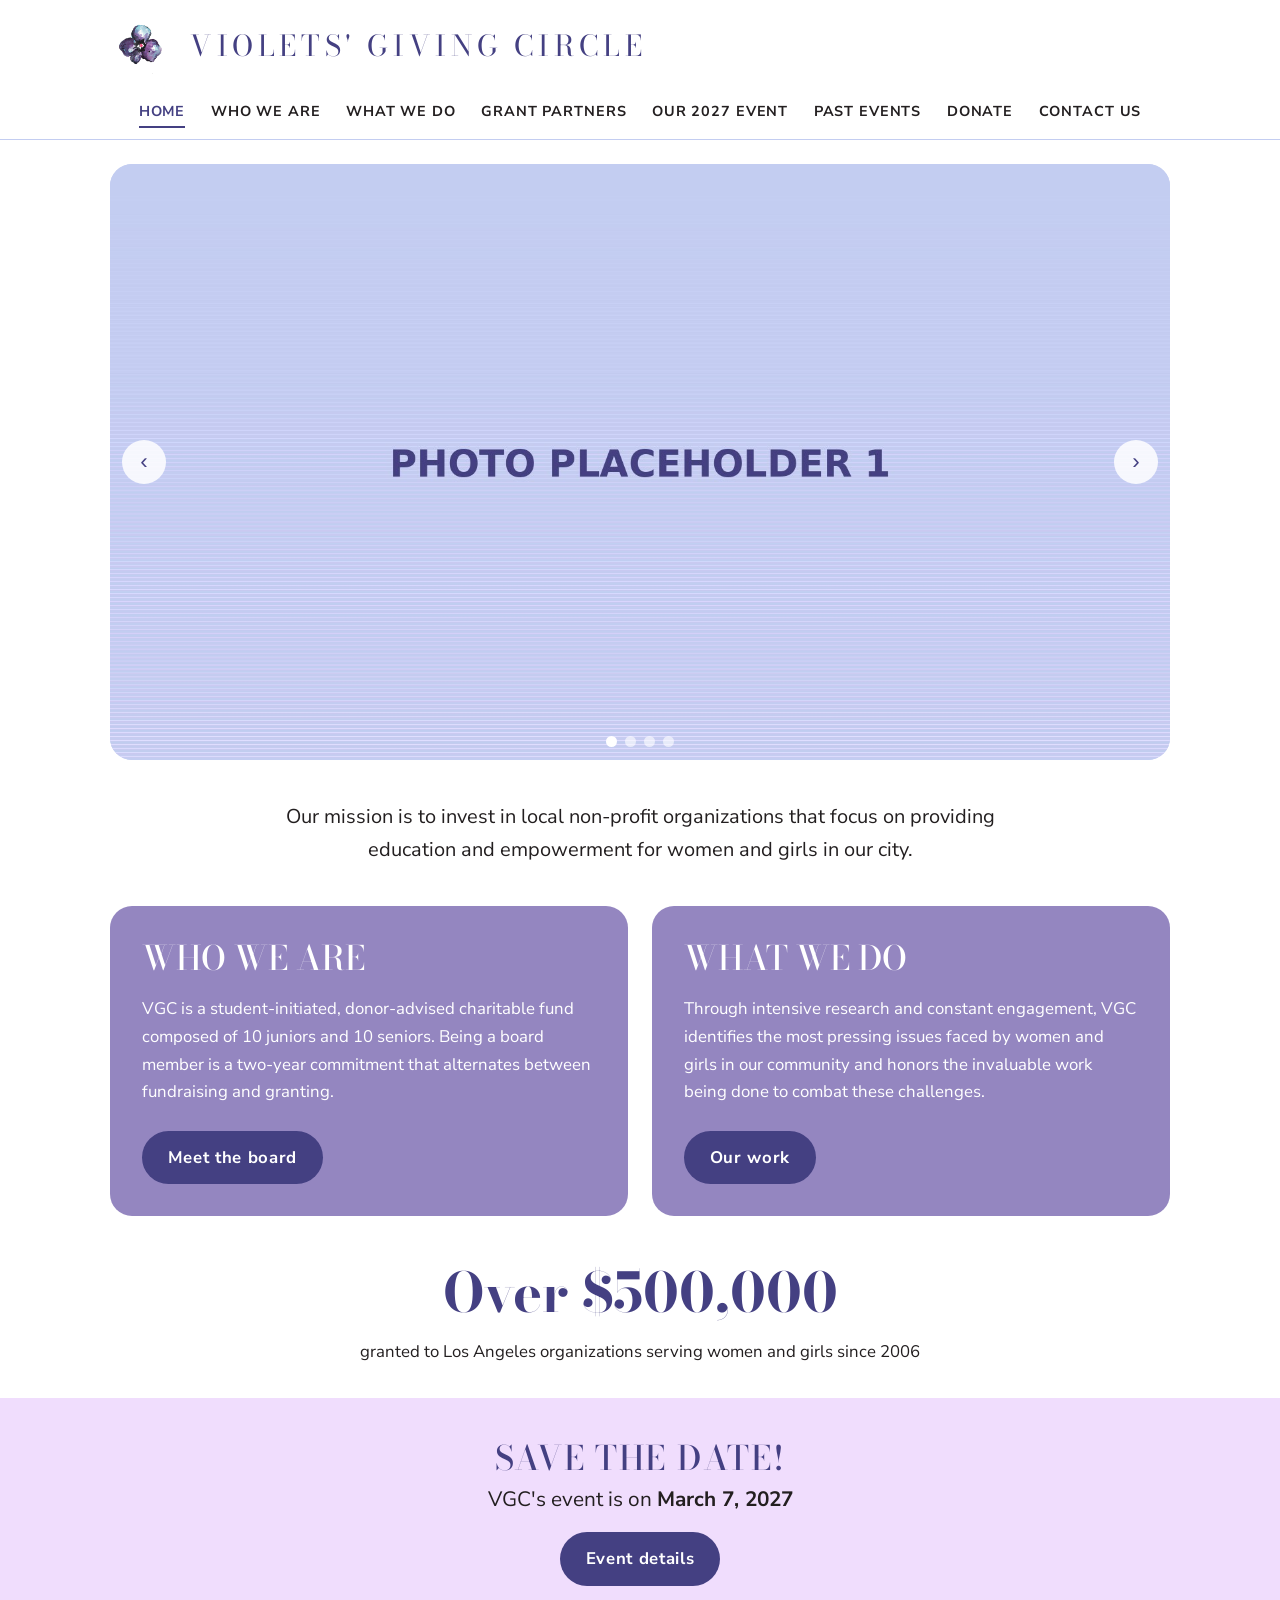
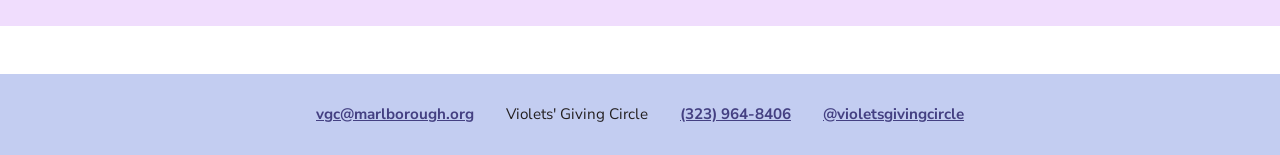
==== index.html @ b8765235 "Add files via upload" ====
<!DOCTYPE html>
<html lang="en">
<head>
  <meta charset="utf-8">
  <!-- DRAFT: remove the next line when the site goes live so Google can find it -->
  <meta name="robots" content="noindex, nofollow">
  <meta name="viewport" content="width=device-width, initial-scale=1">
  <title>Violets' Giving Circle</title>
  <meta name="description" content="Violets' Giving Circle is a student-initiated, donor-advised charitable fund investing in education and empowerment for women and girls in Los Angeles.">
  <link rel="icon" href="images/logo-flower.png">
  <link rel="preconnect" href="https://fonts.googleapis.com">
  <link rel="preconnect" href="https://fonts.gstatic.com" crossorigin>
  <link href="https://fonts.googleapis.com/css2?family=Bodoni+Moda:wght@400;500;600&family=Nunito+Sans:wght@400;700&display=swap" rel="stylesheet">
  <link rel="stylesheet" href="css/styles.css">
</head>
<body>
  <a class="skip-link" href="#main">Skip to content</a>

  <!-- ===== HEADER (same on every page - if you change it, change it in all 8 files) ===== -->
  <header class="site-header">
    <div class="container header-top">
      <a class="brand" href="index.html">
        <img class="brand-logo" src="images/logo-flower.png" alt="Violets' Giving Circle flower logo">
        <span class="brand-name">Violets' Giving Circle</span>
      </a>
      <button class="nav-toggle" aria-expanded="false" aria-controls="site-nav">Menu</button>
    </div>
    <nav id="site-nav" class="site-nav" aria-label="Main">
      <ul>
        <li><a href="index.html" aria-current="page">Home</a></li>
        <li><a href="who-we-are.html">Who We Are</a></li>
        <li><a href="what-we-do.html">What We Do</a></li>
        <li><a href="grant-partners.html">Grant Partners</a></li>
        <li><a href="our-event.html">Our 2027 Event</a></li>
        <li><a href="past-events.html">Past Events</a></li>
        <li><a href="donate.html">Donate</a></li>
        <li><a href="contact.html">Contact Us</a></li>
      </ul>
    </nav>
  </header>

  <main id="main">

    <!-- ===== PHOTO CAROUSEL =====
         To swap photos: replace images/slide-1.jpg ... slide-4.jpg with real photos
         (keep the same file names). To add a 5th photo, copy one <div class="carousel-slide"> block. -->
    <section class="container" aria-label="Photos">
      <div class="carousel">
        <div class="carousel-track">
          <div class="carousel-slide"><img src="images/slide-1.jpg" alt="Violets' Giving Circle students visiting a grant partner"></div>
          <div class="carousel-slide"><img src="images/slide-2.jpg" alt="Violets' Giving Circle students at an event"></div>
          <div class="carousel-slide"><img src="images/slide-3.jpg" alt="Violets' Giving Circle board members"></div>
          <div class="carousel-slide"><img src="images/slide-4.jpg" alt="Violets' Giving Circle community partners"></div>
        </div>
        <button class="carousel-btn prev" type="button" aria-label="Previous photo">&#8249;</button>
        <button class="carousel-btn next" type="button" aria-label="Next photo">&#8250;</button>
        <div class="carousel-dots"></div>
      </div>
    </section>

    <section class="section">
      <div class="container">
        <p class="lead">Our mission is to invest in local non-profit organizations that focus on providing education and empowerment for women and girls in our city.</p>
      </div>
    </section>

    <section class="container">
      <div class="card-row">
        <div class="panel">
          <h2>Who We Are</h2>
          <p>VGC is a student-initiated, donor-advised charitable fund composed of 10 juniors and 10 seniors. Being a board member is a two-year commitment that alternates between fundraising and granting.</p>
          <a class="btn" href="who-we-are.html">Meet the board</a>
        </div>
        <div class="panel">
          <h2>What We Do</h2>
          <p>Through intensive research and constant engagement, VGC identifies the most pressing issues faced by women and girls in our community and honors the invaluable work being done to combat these challenges.</p>
          <a class="btn" href="what-we-do.html">Our work</a>
        </div>
      </div>
    </section>

    <section class="stat">
      <div class="container">
        <strong>Over $500,000</strong>
        <span>granted to Los Angeles organizations serving women and girls since 2006</span>
        <!-- UPDATE THIS FIGURE after each granting cycle. The same total appears on what-we-do.html (step 6, Grant Funds). -->
      </div>
    </section>

    <section class="save-the-date">
      <div class="container">
        <h2>Save the Date!</h2>
        <p>VGC's event is on <strong>March 7, 2027</strong></p>
        <a class="btn" href="our-event.html">Event details</a>
      </div>
    </section>

  </main>

  <!-- ===== FOOTER (same on every page) ===== -->
  <footer class="site-footer">
    <div class="container footer-inner">
      <span><a href="mailto:vgc@marlborough.org">vgc@marlborough.org</a></span>
      <span>Violets' Giving Circle</span>
      <span><a href="tel:+13239648406">(323) 964-8406</a></span>
      <span><a href="https://www.instagram.com/violetsgivingcircle/">@violetsgivingcircle</a></span>
    </div>
  </footer>

  <script src="js/main.js"></script>
</body>
</html>
---- css/styles.css ----
/* ==========================================================
   Violets' Giving Circle - site styles
   ----------------------------------------------------------
   TO CHANGE COLORS: edit the values in the :root block below.
   Every page uses these, so one change updates the whole site.
   ========================================================== */

:root {
  --periwinkle: #C3CDF1;   /* header bands, soft backgrounds */
  --lavender:   #F0DDFD;   /* page background accents */
  --purple:     #9486C0;   /* panels, buttons */
  --indigo:     #444082;   /* headings, links, strong accents */
  --ink:        #231F20;   /* body text */
  --white:      #FFFFFF;
  --magenta:    #D6336C;   /* small accent only (flower center) */
  --aqua:       #D3EEF0;   /* photo borders */

  --font-heading: "Bodoni Moda", "Didot", Georgia, serif;
  --font-body: "Nunito Sans", "Helvetica Neue", Arial, sans-serif;

  --radius: 22px;
  --max-width: 1100px;
}

* { box-sizing: border-box; }

html { scroll-behavior: smooth; }

body {
  margin: 0;
  font-family: var(--font-body);
  font-size: 1.05rem;
  line-height: 1.65;
  color: var(--ink);
  background: var(--white);
}

img { max-width: 100%; display: block; }

a { color: var(--indigo); }
a:hover { color: var(--magenta); }

.container {
  width: 100%;
  max-width: var(--max-width);
  margin: 0 auto;
  padding: 0 1.25rem;
}

h1, h2, h3 {
  font-family: var(--font-heading);
  color: var(--indigo);
  line-height: 1.2;
  font-weight: 500;
}

h1 { font-size: clamp(2rem, 5vw, 3.2rem); margin: 0 0 1rem; }
h2 { font-size: clamp(1.5rem, 3.5vw, 2.1rem); margin: 0 0 0.75rem; }
h3 { font-size: 1.3rem; margin: 0 0 0.5rem; }

.skip-link {
  position: absolute;
  left: -999px;
  top: 0;
  background: var(--indigo);
  color: var(--white);
  padding: 0.5rem 1rem;
  z-index: 100;
}
.skip-link:focus { left: 0; }

/* ---------- Header & navigation ---------- */

.site-header { background: var(--white); border-bottom: 1px solid var(--periwinkle); }

.header-top {
  display: flex;
  align-items: center;
  justify-content: space-between;
  padding-top: 0.9rem;
  padding-bottom: 0.9rem;
}

.brand {
  display: flex;
  align-items: center;
  gap: 1rem;
  text-decoration: none;
}

.brand-logo { width: 64px; height: 64px; object-fit: contain; }

.brand-name {
  font-family: var(--font-heading);
  color: var(--indigo);
  text-transform: uppercase;
  letter-spacing: 0.16em;
  font-size: clamp(1.05rem, 3vw, 1.8rem);
}

.nav-toggle {
  display: none;
  background: var(--indigo);
  color: var(--white);
  border: 0;
  border-radius: 8px;
  padding: 0.55rem 1rem;
  font: inherit;
  font-weight: 700;
  cursor: pointer;
}

.site-nav ul {
  list-style: none;
  margin: 0;
  padding: 0.25rem 1rem 0.9rem;
  display: flex;
  flex-wrap: wrap;
  justify-content: center;
  gap: 0.25rem 1.6rem;
}

.site-nav a {
  text-decoration: none;
  text-transform: uppercase;
  letter-spacing: 0.06em;
  font-weight: 700;
  font-size: 0.9rem;
  color: var(--ink);
  padding: 0.3rem 0;
  border-bottom: 2px solid transparent;
}

.site-nav a:hover { color: var(--indigo); border-bottom-color: var(--purple); }
.site-nav a[aria-current="page"] { color: var(--indigo); border-bottom-color: var(--indigo); }

@media (max-width: 760px) {
  .nav-toggle { display: block; }
  .site-nav { display: none; }
  .site-nav.open { display: block; }
  .site-nav ul { flex-direction: column; align-items: center; gap: 0.6rem; padding-top: 0.5rem; }
}

/* ---------- Carousel (home page) ---------- */

.carousel {
  position: relative;
  max-width: var(--max-width);
  margin: 1.5rem auto 0;
  border-radius: var(--radius);
  overflow: hidden;
  background: var(--periwinkle);
}

.carousel-track { position: relative; aspect-ratio: 16 / 9; }

.carousel-slide {
  position: absolute;
  inset: 0;
  opacity: 0;
  transition: opacity 0.8s ease;
}
.carousel-slide.active { opacity: 1; }
.carousel-slide img { width: 100%; height: 100%; object-fit: cover; }

.carousel-btn {
  position: absolute;
  top: 50%;
  transform: translateY(-50%);
  background: rgba(255, 255, 255, 0.85);
  color: var(--indigo);
  border: 0;
  border-radius: 50%;
  width: 44px;
  height: 44px;
  font-size: 1.4rem;
  cursor: pointer;
}
.carousel-btn:hover { background: var(--white); }
.carousel-btn.prev { left: 0.75rem; }
.carousel-btn.next { right: 0.75rem; }

.carousel-dots {
  position: absolute;
  bottom: 0.8rem;
  left: 0;
  right: 0;
  display: flex;
  justify-content: center;
  gap: 0.5rem;
}
.carousel-dots button {
  width: 11px;
  height: 11px;
  border-radius: 50%;
  border: 0;
  background: rgba(255, 255, 255, 0.6);
  cursor: pointer;
  padding: 0;
}
.carousel-dots button.active { background: var(--white); }

/* ---------- Page sections ---------- */

main { padding-bottom: 3rem; }

.section { padding: 2.5rem 0; }

.page-banner {
  background: var(--periwinkle);
  text-align: center;
  padding: 2.5rem 1rem;
}
.page-banner h1 { margin: 0; }

.lead {
  font-size: 1.25rem;
  text-align: center;
  max-width: 760px;
  margin: 0 auto;
}

.card-row {
  display: grid;
  grid-template-columns: repeat(auto-fit, minmax(280px, 1fr));
  gap: 1.5rem;
}

.panel {
  background: var(--purple);
  color: var(--white);
  border-radius: var(--radius);
  padding: 2rem;
}
.panel h2, .panel h3 { color: var(--white); text-transform: uppercase; }
.panel a { color: var(--white); }
.panel .btn { margin-top: 0.5rem; }

.card {
  background: var(--lavender);
  border-radius: var(--radius);
  padding: 1.75rem;
}

.save-the-date {
  background: var(--lavender);
  text-align: center;
  padding: 2.5rem 1rem;
}
.save-the-date h2 { text-transform: uppercase; letter-spacing: 0.05em; margin-bottom: 0.25rem; }
.save-the-date p { font-size: 1.3rem; margin: 0 0 1rem; }

.stat { text-align: center; padding: 2rem 1rem; }
.stat strong {
  display: block;
  font-family: var(--font-heading);
  font-size: clamp(2rem, 6vw, 3.4rem);
  color: var(--indigo);
}

.btn {
  display: inline-block;
  background: var(--indigo);
  color: var(--white);
  text-decoration: none;
  font-weight: 700;
  letter-spacing: 0.04em;
  padding: 0.8rem 1.6rem;
  border-radius: 999px;
}
.btn:hover { background: var(--magenta); color: var(--white); }

.two-col {
  display: grid;
  grid-template-columns: 1fr 1fr;
  gap: 2rem;
  align-items: start;
}
@media (max-width: 760px) { .two-col { grid-template-columns: 1fr; } }

.photo-frame {
  border: 8px solid var(--aqua);
  border-radius: var(--radius);
  overflow: hidden;
  background: var(--aqua);
}

.caption {
  background: var(--periwinkle);
  border-radius: 14px;
  padding: 0.9rem 1.1rem;
  font-size: 0.9rem;
  margin-top: 1rem;
  text-align: center;
}

.text-narrow { max-width: 760px; margin: 0 auto; }

/* Visible reminder boxes for content that still needs to be filled in.
   Delete the whole <div class="placeholder-note"> once the real content is in. */
.placeholder-note {
  border: 2px dashed var(--magenta);
  background: #fff5f9;
  color: var(--ink);
  border-radius: 14px;
  padding: 1rem 1.25rem;
  margin: 1rem 0;
  font-size: 0.95rem;
}
.placeholder-note strong { color: var(--magenta); }

/* ---------- Co-chairs (Who We Are page) ---------- */

.chair-feature {
  display: grid;
  grid-template-columns: 180px 1fr;
  gap: 1.25rem;
  align-items: start;
}
.chair-feature img {
  width: 180px;
  aspect-ratio: 3 / 4;
  object-fit: cover;
  border-radius: 14px;
}
.chair-name {
  font-family: var(--font-heading);
  color: var(--indigo);
  font-weight: 600;
  margin: 0 0 0.5rem;
}
blockquote.quote { margin: 0; font-style: italic; }
@media (max-width: 520px) {
  .chair-feature { grid-template-columns: 1fr; }
  .chair-feature img { width: 150px; }
}

/* Collapsible "Past Co-Chairs" section (uses the built-in HTML <details> tag, no JavaScript) */
details.past-chairs,
details.collapse-box {
  background: var(--lavender);
  border-radius: var(--radius);
  padding: 0.5rem 1.25rem 1.25rem;
}
details.past-chairs > summary,
details.collapse-box > summary {
  font-family: var(--font-heading);
  font-size: 1.5rem;
  color: var(--indigo);
  text-transform: uppercase;
  cursor: pointer;
  padding: 0.9rem 0;
}
.chair-year {
  background: var(--white);
  border-radius: 14px;
  padding: 1rem 1.25rem 1.25rem;
  margin-bottom: 1rem;
}
.chair-year h3 { margin: 0 0 0.75rem; font-size: 1.15rem; text-transform: uppercase; letter-spacing: 0.05em; }
.chair-pair {
  display: grid;
  grid-template-columns: 1fr 1fr;
  gap: 1.5rem;
  align-items: start;
}
@media (max-width: 760px) { .chair-pair { grid-template-columns: 1fr; } }
.chair-person {
  display: grid;
  grid-template-columns: 96px 1fr;
  gap: 1rem;
  align-items: start;
}
.chair-person img {
  width: 96px;
  aspect-ratio: 3 / 4;
  object-fit: cover;
  border-radius: 12px;
  background: var(--periwinkle);
}
.chair-person blockquote { font-size: 0.95rem; }
.chair-person .chair-name { margin-bottom: 0.35rem; }
.quote-pending { color: #777; }

.video-wrap {
  position: relative;
  aspect-ratio: 16 / 9;
  border-radius: var(--radius);
  overflow: hidden;
  background: var(--ink);
  margin-top: 1rem;
}
.video-wrap iframe { position: absolute; inset: 0; width: 100%; height: 100%; border: 0; }

/* ---------- Contact form ---------- */

.insta-card {
  display: inline-flex;
  align-items: center;
  gap: 1.25rem;
  background: var(--white);
  border: 1px solid var(--periwinkle);
  border-radius: var(--radius);
  padding: 1.25rem 1.75rem;
  margin: 0.5rem 0 1.5rem;
  text-align: left;
}
.insta-card img { width: 72px; height: 72px; object-fit: contain; }
.insta-handle { font-family: var(--font-heading); color: var(--indigo); font-size: 1.4rem; margin: 0 0 0.6rem; }
@media (max-width: 480px) { .insta-card { flex-direction: column; text-align: center; } }

.insta-feed { max-width: var(--max-width); margin: 0 auto; }

/* ---------- Donate hero ---------- */

.donate-hero {
  position: relative;
  min-height: 70vh;
  display: flex;
  align-items: center;
  justify-content: center;
  text-align: center;
  padding: 3rem 1.25rem;
  background:
    linear-gradient(rgba(35, 31, 32, 0.35), rgba(35, 31, 32, 0.35)),
    var(--indigo) url("../images/donate-hero.jpg") center / cover no-repeat;
}
.donate-hero h1 {
  color: var(--white);
  font-size: clamp(2rem, 6vw, 3.6rem);
  margin: 0 0 1.5rem;
  text-shadow: 0 2px 12px rgba(0, 0, 0, 0.45);
}
.btn-light { background: var(--white); color: var(--ink); font-size: 1.1rem; padding: 0.9rem 2.4rem; }
.btn-light:hover { background: var(--lavender); color: var(--indigo); }

/* ---------- Past Events ---------- */

.event {
  max-width: 940px;
  margin: 0 auto;
  padding: 2.25rem 0;
  text-align: center;
  border-bottom: 1px solid var(--periwinkle);
}
.event h2 { margin: 1.5rem 0 0.75rem; }
.event-text h2 { margin-top: 0; font-size: 1.5rem; }
.event .judges { font-size: 0.95rem; }
.event-photos {
  display: grid;
  grid-template-columns: repeat(auto-fit, minmax(150px, 1fr));
  gap: 0.75rem;
}
.event-photos img {
  width: 100%;
  aspect-ratio: 1 / 1;
  object-fit: cover;
  border-radius: 12px;
  background: var(--periwinkle);
}
details.collapse-box .event:last-child { border-bottom: 0; }

/* ---------- Grant Partners grid ---------- */

.partner-grid {
  display: grid;
  grid-template-columns: repeat(auto-fill, minmax(240px, 1fr));
  gap: 1.5rem;
}

.partner-card {
  display: flex;
  flex-direction: column;
  background: var(--white);
  border: 1px solid var(--periwinkle);
  border-radius: var(--radius);
  overflow: hidden;
  text-decoration: none;
  color: var(--ink);
  transition: transform 0.15s ease, box-shadow 0.15s ease;
}
a.partner-card:hover {
  transform: translateY(-3px);
  box-shadow: 0 8px 20px rgba(68, 64, 130, 0.18);
  color: var(--ink);
}

/* Every photo tile is the same size. If a photo file is missing, the flower tile shows instead. */
.partner-photo {
  position: relative;
  aspect-ratio: 4 / 3;
  background: var(--periwinkle) url("../images/logo-flower.png") center / 34% no-repeat;
}
.partner-photo img {
  position: absolute;
  inset: 0;
  width: 100%;
  height: 100%;
  object-fit: cover;
}

.partner-info {
  padding: 1rem 1.1rem 1.2rem;
  text-align: center;
  display: flex;
  flex-direction: column;
  justify-content: center;
  min-height: 6.5rem;
}
.partner-info h3 { margin: 0 0 0.35rem; font-size: 1.2rem; }
.partner-link { font-size: 0.85rem; font-weight: 700; color: var(--indigo); letter-spacing: 0.04em; text-transform: uppercase; }

/* ---------- Our Process (What We Do page) ---------- */

.process-photos img {
  width: 100%;
  aspect-ratio: 3 / 2;
  object-fit: cover;
  border-radius: var(--radius);
}

.process-steps {
  list-style: none;
  counter-reset: step;
  max-width: 760px;
  margin: 2.5rem auto 0;
  padding: 0;
}
.process-steps li {
  counter-increment: step;
  position: relative;
  padding: 0 0 1.5rem 4rem;
}
.process-steps li::before {
  content: counter(step);
  position: absolute;
  left: 0;
  top: 0;
  width: 2.8rem;
  height: 2.8rem;
  border-radius: 50%;
  background: var(--indigo);
  color: var(--white);
  font-family: var(--font-heading);
  font-size: 1.3rem;
  display: flex;
  align-items: center;
  justify-content: center;
}
.process-steps li::after {
  content: "";
  position: absolute;
  left: 1.4rem;
  top: 2.8rem;
  bottom: 0.2rem;
  width: 2px;
  background: var(--periwinkle);
}
.process-steps li:last-child::after { display: none; }
.process-steps h3 { margin: 0.3rem 0 0.35rem; }
.process-steps p { margin: 0; }

.history { text-align: center; }
.news-link { text-align: center; }

/* ---------- Footer ---------- */

.site-footer {
  background: var(--periwinkle);
  padding: 1.75rem 0;
  font-size: 0.95rem;
}
.footer-inner {
  display: flex;
  flex-wrap: wrap;
  justify-content: center;
  gap: 0.5rem 2rem;
  text-align: center;
}
.site-footer a { color: var(--indigo); font-weight: 700; }
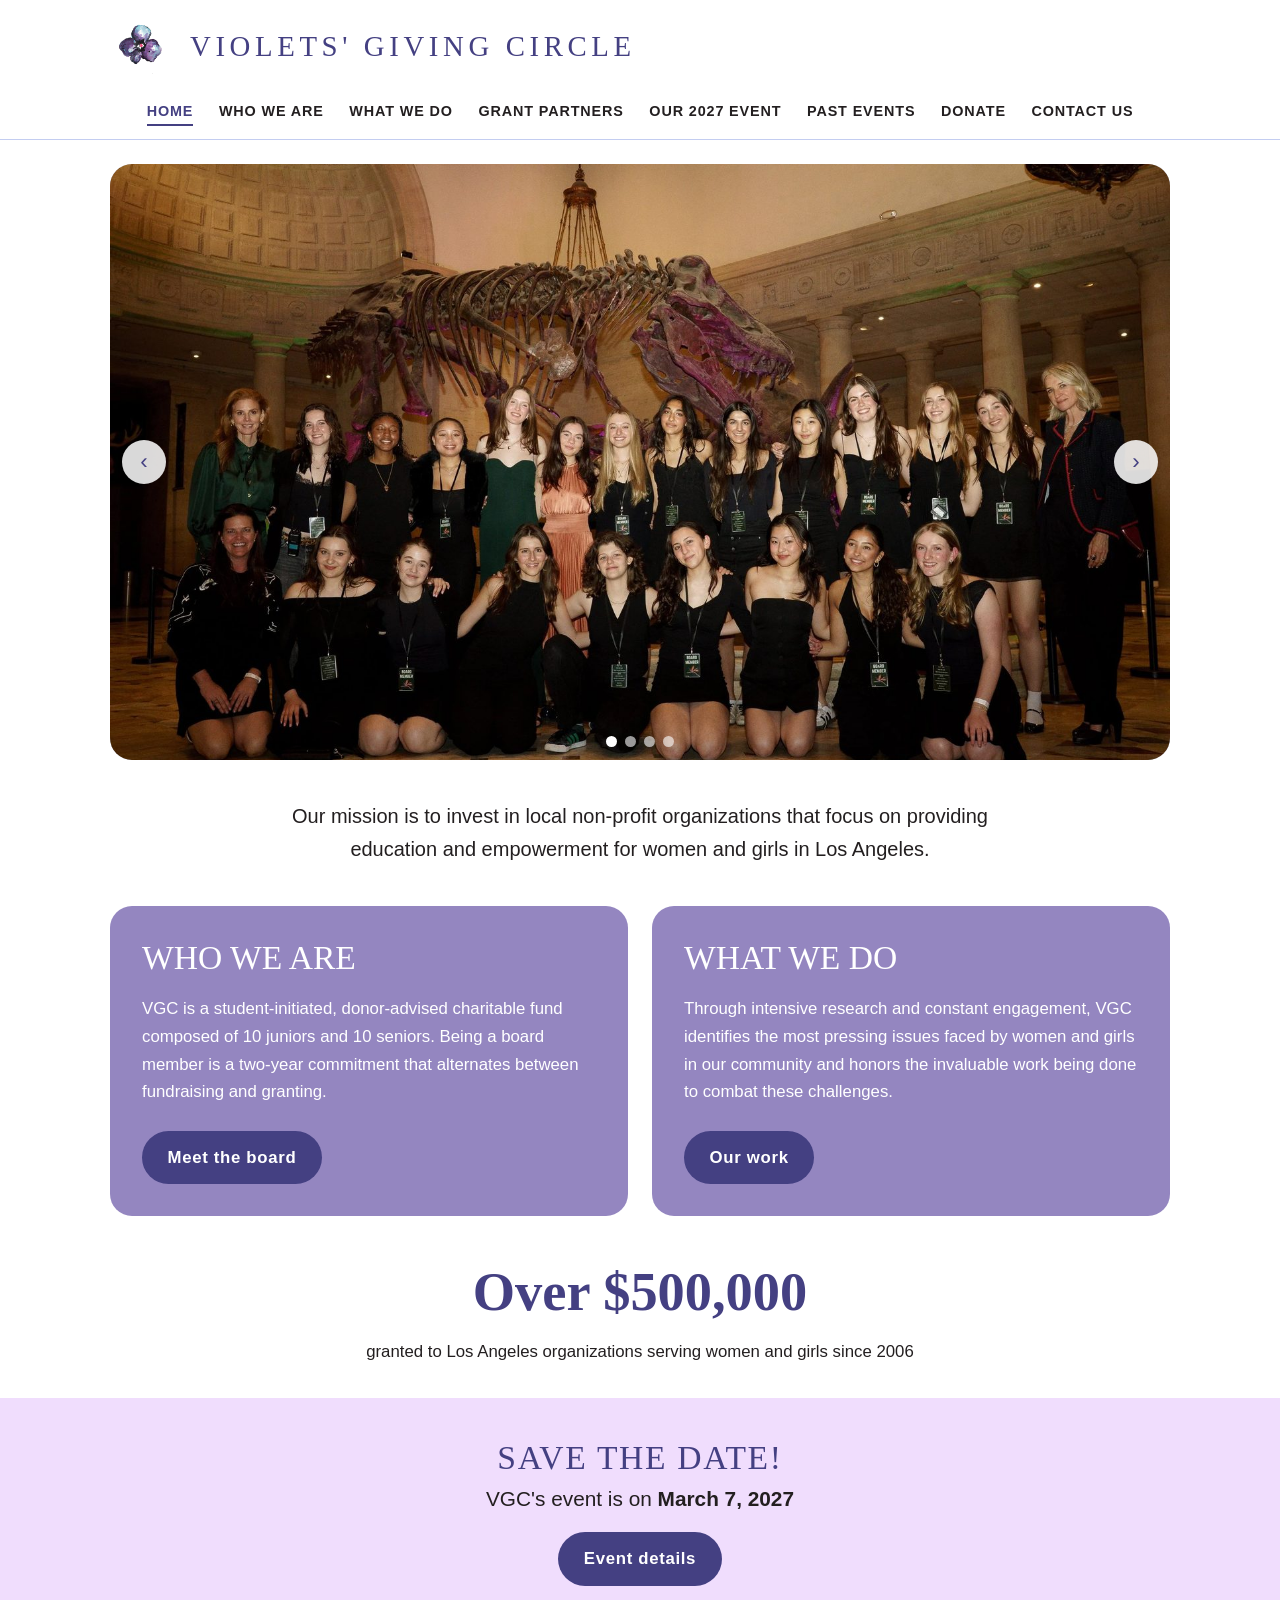
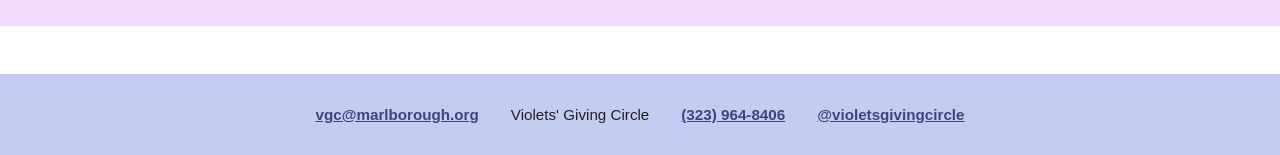
==== commit 7d8a1e65: "Add files via upload" ====
--- a/index.html
+++ b/index.html
@@ -10,7 +10,7 @@
   <link rel="icon" href="images/logo-flower.png">
   <link rel="preconnect" href="https://fonts.googleapis.com">
   <link rel="preconnect" href="https://fonts.gstatic.com" crossorigin>
-  <link href="https://fonts.googleapis.com/css2?family=Bodoni+Moda:wght@400;500;600&family=Nunito+Sans:wght@400;700&display=swap" rel="stylesheet">
+  <link href="https://fonts.googleapis.com/css2?family=DM+Sans:ital,wght@0,400;0,500;0,700;1,400&family=DM+Serif+Display:ital@0;1&display=swap" rel="stylesheet">
   <link rel="stylesheet" href="css/styles.css">
 </head>
 <body>
@@ -60,7 +60,7 @@
 
     <section class="section">
       <div class="container">
-        <p class="lead">Our mission is to invest in local non-profit organizations that focus on providing education and empowerment for women and girls in our city.</p>
+        <p class="lead">Our mission is to invest in local non-profit organizations that focus on providing education and empowerment for women and girls in Los Angeles.</p>
       </div>
     </section>
 
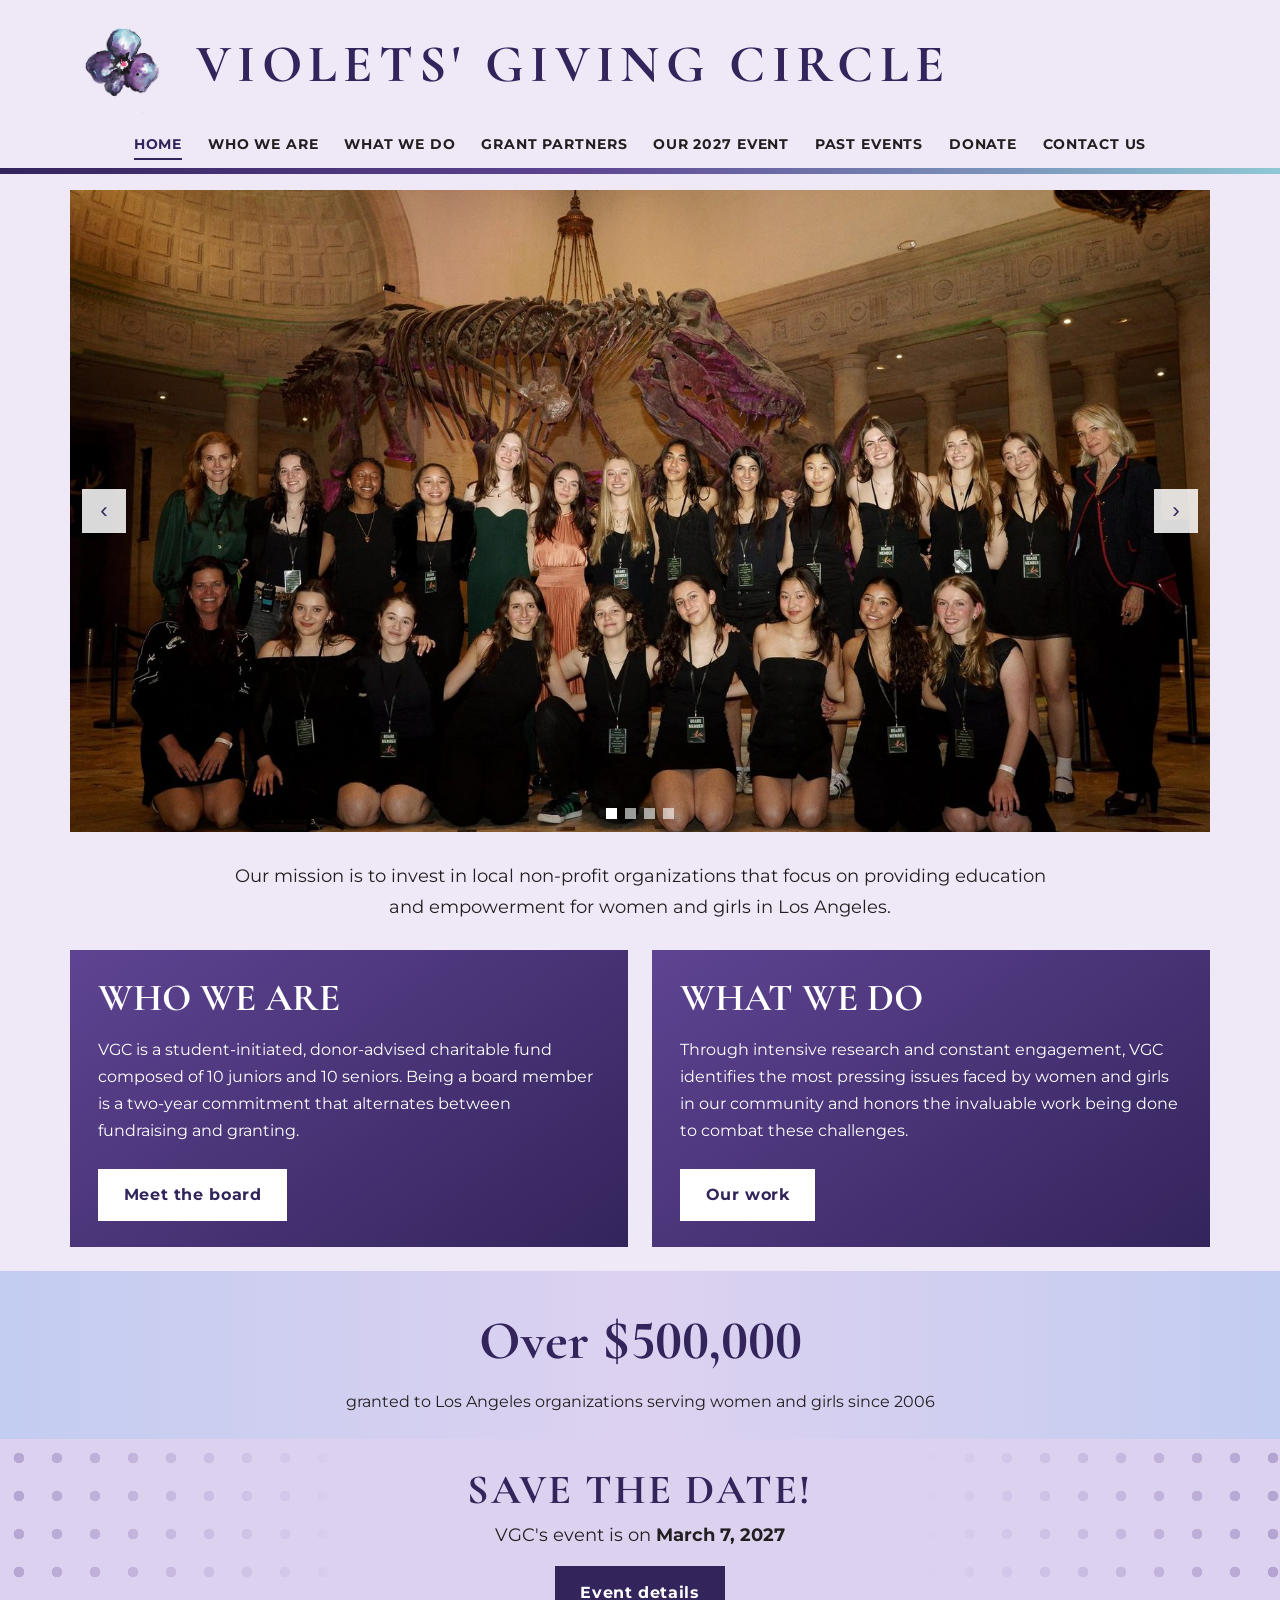
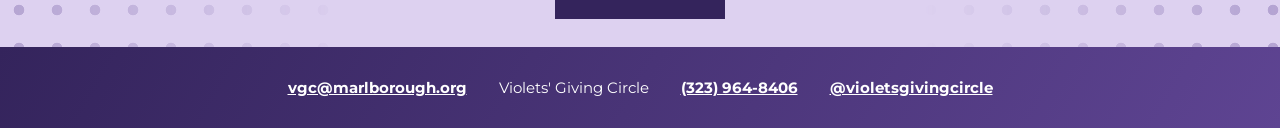
==== commit 049b62fe: "Add files via upload" ====
--- a/index.html
+++ b/index.html
@@ -10,7 +10,7 @@
   <link rel="icon" href="images/logo-flower.png">
   <link rel="preconnect" href="https://fonts.googleapis.com">
   <link rel="preconnect" href="https://fonts.gstatic.com" crossorigin>
-  <link href="https://fonts.googleapis.com/css2?family=DM+Sans:ital,wght@0,400;0,500;0,700;1,400&family=DM+Serif+Display:ital@0;1&display=swap" rel="stylesheet">
+  <link href="https://fonts.googleapis.com/css2?family=Cormorant+Garamond:wght@600;700&family=Montserrat:ital,wght@0,400;0,500;0,600;0,700;1,400&display=swap" rel="stylesheet">
   <link rel="stylesheet" href="css/styles.css">
 </head>
 <body>
--- a/css/styles.css
+++ b/css/styles.css
@@ -7,19 +7,20 @@
 
 :root {
   --periwinkle: #C3CDF1;   /* header bands, soft backgrounds */
-  --lavender:   #F0DDFD;   /* page background accents */
-  --purple:     #9486C0;   /* panels, buttons */
-  --indigo:     #444082;   /* headings, links, strong accents */
+  --mist:       #EEE8F7;   /* page background: palest tint of the flower violet */
+  --lavender:   #DDD1F0;   /* tinted bands and boxes */
+  --purple:     #5E4492;   /* panels, buttons (deep violet from the flower petals) */
+  --indigo:     #34245C;   /* headings, links, strong accents (darkest flower violet) */
   --ink:        #231F20;   /* body text */
   --white:      #FFFFFF;
   --magenta:    #D6336C;   /* small accent only (flower center) */
   --aqua:       #D3EEF0;   /* photo borders */
 
-  --font-heading: "Bodoni Moda", "Didot", Georgia, serif;
-  --font-body: "Nunito Sans", "Helvetica Neue", Arial, sans-serif;
-
-  --radius: 22px;
-  --max-width: 1100px;
+  --font-heading: "Cormorant Garamond", Georgia, serif;
+  --font-body: "Montserrat", "Helvetica Neue", Arial, sans-serif;
+
+  --radius: 0;
+  --max-width: 1180px;
 }
 
 * { box-sizing: border-box; }
@@ -29,10 +30,10 @@
 body {
   margin: 0;
   font-family: var(--font-body);
-  font-size: 1.05rem;
-  line-height: 1.65;
+  font-size: 1rem;
+  line-height: 1.7;
   color: var(--ink);
-  background: var(--white);
+  background: var(--mist);
 }
 
 img { max-width: 100%; display: block; }
@@ -50,13 +51,13 @@
 h1, h2, h3 {
   font-family: var(--font-heading);
   color: var(--indigo);
-  line-height: 1.2;
-  font-weight: 500;
-}
-
-h1 { font-size: clamp(2rem, 5vw, 3.2rem); margin: 0 0 1rem; }
-h2 { font-size: clamp(1.5rem, 3.5vw, 2.1rem); margin: 0 0 0.75rem; }
-h3 { font-size: 1.3rem; margin: 0 0 0.5rem; }
+  line-height: 1.15;
+  font-weight: 700;
+}
+
+h1 { font-size: clamp(2.2rem, 5.5vw, 3.6rem); margin: 0 0 1rem; }
+h2 { font-size: clamp(1.7rem, 3.8vw, 2.4rem); margin: 0 0 0.75rem; }
+h3 { font-size: 1.45rem; margin: 0 0 0.5rem; }
 
 .skip-link {
   position: absolute;
@@ -77,8 +78,8 @@
   display: flex;
   align-items: center;
   justify-content: space-between;
-  padding-top: 0.9rem;
-  padding-bottom: 0.9rem;
+  padding-top: 0.6rem;
+  padding-bottom: 0.4rem;
 }
 
 .brand {
@@ -88,14 +89,15 @@
   text-decoration: none;
 }
 
-.brand-logo { width: 64px; height: 64px; object-fit: contain; }
+.brand-logo { width: 110px; height: 110px; object-fit: contain; }
 
 .brand-name {
   font-family: var(--font-heading);
   color: var(--indigo);
   text-transform: uppercase;
-  letter-spacing: 0.16em;
-  font-size: clamp(1.05rem, 3vw, 1.8rem);
+  letter-spacing: 0.12em;
+  font-weight: 700;
+  font-size: clamp(1.45rem, 4.4vw, 3.3rem);
 }
 
 .nav-toggle {
@@ -103,7 +105,7 @@
   background: var(--indigo);
   color: var(--white);
   border: 0;
-  border-radius: 8px;
+  border-radius: 0;
   padding: 0.55rem 1rem;
   font: inherit;
   font-weight: 700;
@@ -113,7 +115,7 @@
 .site-nav ul {
   list-style: none;
   margin: 0;
-  padding: 0.25rem 1rem 0.9rem;
+  padding: 0.25rem 1rem 0.7rem;
   display: flex;
   flex-wrap: wrap;
   justify-content: center;
@@ -146,8 +148,8 @@
 .carousel {
   position: relative;
   max-width: var(--max-width);
-  margin: 1.5rem auto 0;
-  border-radius: var(--radius);
+  margin: 1rem auto 0;
+  border-radius: 0;
   overflow: hidden;
   background: var(--periwinkle);
 }
@@ -170,7 +172,7 @@
   background: rgba(255, 255, 255, 0.85);
   color: var(--indigo);
   border: 0;
-  border-radius: 50%;
+  border-radius: 0;
   width: 44px;
   height: 44px;
   font-size: 1.4rem;
@@ -192,7 +194,7 @@
 .carousel-dots button {
   width: 11px;
   height: 11px;
-  border-radius: 50%;
+  border-radius: 0;
   border: 0;
   background: rgba(255, 255, 255, 0.6);
   cursor: pointer;
@@ -202,21 +204,21 @@
 
 /* ---------- Page sections ---------- */
 
-main { padding-bottom: 3rem; }
-
-.section { padding: 2.5rem 0; }
+main { padding-bottom: 0; }
+
+.section { padding: 1.75rem 0; }
 
 .page-banner {
   background: var(--periwinkle);
   text-align: center;
-  padding: 2.5rem 1rem;
+  padding: 1.5rem 1rem;
 }
 .page-banner h1 { margin: 0; }
 
 .lead {
-  font-size: 1.25rem;
-  text-align: center;
-  max-width: 760px;
+  font-size: 1.15rem;
+  text-align: center;
+  max-width: 820px;
   margin: 0 auto;
 }
 
@@ -229,8 +231,8 @@
 .panel {
   background: var(--purple);
   color: var(--white);
-  border-radius: var(--radius);
-  padding: 2rem;
+  border-radius: 0;
+  padding: 1.6rem 1.75rem;
 }
 .panel h2, .panel h3 { color: var(--white); text-transform: uppercase; }
 .panel a { color: var(--white); }
@@ -238,19 +240,19 @@
 
 .card {
   background: var(--lavender);
-  border-radius: var(--radius);
+  border-radius: 0;
   padding: 1.75rem;
 }
 
 .save-the-date {
   background: var(--lavender);
   text-align: center;
-  padding: 2.5rem 1rem;
-}
-.save-the-date h2 { text-transform: uppercase; letter-spacing: 0.05em; margin-bottom: 0.25rem; }
-.save-the-date p { font-size: 1.3rem; margin: 0 0 1rem; }
-
-.stat { text-align: center; padding: 2rem 1rem; }
+  padding: 1.75rem 1rem;
+}
+.save-the-date h2 { text-transform: uppercase; letter-spacing: 0.05em; margin-bottom: 0.25rem; font-size: clamp(1.8rem, 4.5vw, 2.6rem); }
+.save-the-date p { font-size: 1.15rem; margin: 0 0 1rem; }
+
+.stat { text-align: center; padding: 1.5rem 1rem; }
 .stat strong {
   display: block;
   font-family: var(--font-heading);
@@ -266,7 +268,7 @@
   font-weight: 700;
   letter-spacing: 0.04em;
   padding: 0.8rem 1.6rem;
-  border-radius: 999px;
+  border-radius: 0;
 }
 .btn:hover { background: var(--magenta); color: var(--white); }
 
@@ -280,14 +282,14 @@
 
 .photo-frame {
   border: 8px solid var(--aqua);
-  border-radius: var(--radius);
+  border-radius: 0;
   overflow: hidden;
   background: var(--aqua);
 }
 
 .caption {
   background: var(--periwinkle);
-  border-radius: 14px;
+  border-radius: 0;
   padding: 0.9rem 1.1rem;
   font-size: 0.9rem;
   margin-top: 1rem;
@@ -302,7 +304,7 @@
   border: 2px dashed var(--magenta);
   background: #fff5f9;
   color: var(--ink);
-  border-radius: 14px;
+  border-radius: 0;
   padding: 1rem 1.25rem;
   margin: 1rem 0;
   font-size: 0.95rem;
@@ -321,12 +323,12 @@
   width: 180px;
   aspect-ratio: 3 / 4;
   object-fit: cover;
-  border-radius: 14px;
+  border-radius: 0;
 }
 .chair-name {
   font-family: var(--font-heading);
   color: var(--indigo);
-  font-weight: 600;
+  font-weight: 700;
   margin: 0 0 0.5rem;
 }
 blockquote.quote { margin: 0; font-style: italic; }
@@ -339,7 +341,7 @@
 details.past-chairs,
 details.collapse-box {
   background: var(--lavender);
-  border-radius: var(--radius);
+  border-radius: 0;
   padding: 0.5rem 1.25rem 1.25rem;
 }
 details.past-chairs > summary,
@@ -353,7 +355,7 @@
 }
 .chair-year {
   background: var(--white);
-  border-radius: 14px;
+  border-radius: 0;
   padding: 1rem 1.25rem 1.25rem;
   margin-bottom: 1rem;
 }
@@ -375,7 +377,7 @@
   width: 96px;
   aspect-ratio: 3 / 4;
   object-fit: cover;
-  border-radius: 12px;
+  border-radius: 0;
   background: var(--periwinkle);
 }
 .chair-person blockquote { font-size: 0.95rem; }
@@ -385,7 +387,7 @@
 .video-wrap {
   position: relative;
   aspect-ratio: 16 / 9;
-  border-radius: var(--radius);
+  border-radius: 0;
   overflow: hidden;
   background: var(--ink);
   margin-top: 1rem;
@@ -400,7 +402,7 @@
   gap: 1.25rem;
   background: var(--white);
   border: 1px solid var(--periwinkle);
-  border-radius: var(--radius);
+  border-radius: 0;
   padding: 1.25rem 1.75rem;
   margin: 0.5rem 0 1.5rem;
   text-align: left;
@@ -439,7 +441,7 @@
 .event {
   max-width: 940px;
   margin: 0 auto;
-  padding: 2.25rem 0;
+  padding: 1.5rem 0;
   text-align: center;
   border-bottom: 1px solid var(--periwinkle);
 }
@@ -455,7 +457,7 @@
   width: 100%;
   aspect-ratio: 1 / 1;
   object-fit: cover;
-  border-radius: 12px;
+  border-radius: 0;
   background: var(--periwinkle);
 }
 details.collapse-box .event:last-child { border-bottom: 0; }
@@ -473,7 +475,7 @@
   flex-direction: column;
   background: var(--white);
   border: 1px solid var(--periwinkle);
-  border-radius: var(--radius);
+  border-radius: 0;
   overflow: hidden;
   text-decoration: none;
   color: var(--ink);
@@ -516,14 +518,14 @@
   width: 100%;
   aspect-ratio: 3 / 2;
   object-fit: cover;
-  border-radius: var(--radius);
+  border-radius: 0;
 }
 
 .process-steps {
   list-style: none;
   counter-reset: step;
   max-width: 760px;
-  margin: 2.5rem auto 0;
+  margin: 1.5rem auto 0;
   padding: 0;
 }
 .process-steps li {
@@ -538,7 +540,7 @@
   top: 0;
   width: 2.8rem;
   height: 2.8rem;
-  border-radius: 50%;
+  border-radius: 0;
   background: var(--indigo);
   color: var(--white);
   font-family: var(--font-heading);
@@ -578,3 +580,88 @@
   text-align: center;
 }
 .site-footer a { color: var(--indigo); font-weight: 700; }
+
+
+/* ==========================================================
+   Look & feel details: gradients, faded dots, flower watermark.
+   To tone any of it down, delete the block you don't want.
+   ========================================================== */
+
+/* Header: a thin violet-to-aqua stripe along the bottom edge */
+.site-header { border-bottom: 0; position: relative; }
+.site-header::after {
+  content: "";
+  display: block;
+  height: 6px;
+  background: linear-gradient(90deg, var(--indigo), var(--purple) 45%, #8FC8D4 100%);
+}
+
+/* Page title bands: deep gradient, faded dots, white flower silhouette */
+.page-banner {
+  position: relative;
+  overflow: hidden;
+  background: linear-gradient(120deg, var(--indigo) 0%, var(--purple) 100%);
+}
+.page-banner h1 { position: relative; color: var(--white); }
+
+/* Purple panels: gradient + faded flower in the corner */
+.panel {
+  position: relative;
+  overflow: hidden;
+  background: linear-gradient(145deg, var(--purple) 0%, var(--indigo) 100%);
+}
+.panel > * { position: relative; }
+.panel .btn { background: var(--white); color: var(--indigo); }
+.panel .btn:hover { background: var(--lavender); color: var(--indigo); }
+
+/* "Over $500,000" band */
+.stat {
+  background: linear-gradient(90deg, var(--periwinkle), var(--lavender) 50%, var(--periwinkle));
+  margin-top: 1.5rem;
+}
+
+/* Save the date: lavender with faded dots and a faded flower */
+.save-the-date {
+  position: relative;
+  overflow: hidden;
+  background:
+    var(--lavender);
+}
+.save-the-date > * { position: relative; }
+
+/* Photos and cards get a crisp violet edge instead of rounded corners */
+.photo-frame { border-color: var(--aqua); outline: 2px solid var(--purple); outline-offset: -2px; }
+.partner-card { border-color: var(--purple); }
+.partner-card .partner-info { border-top: 3px solid var(--aqua); }
+.chair-year, .card { border: 1px solid var(--periwinkle); }
+
+/* Footer: same gradient family as the header */
+.site-footer { background: linear-gradient(120deg, var(--indigo), var(--purple)); color: var(--white); }
+.site-footer a { color: var(--white); }
+.site-footer a:hover { color: var(--aqua); }
+
+/* Phones: keep the big header name to two lines */
+@media (max-width: 600px) {
+  .brand { gap: 0.6rem; }
+  .brand-logo { width: 72px; height: 72px; }
+  .brand-name { letter-spacing: 0.06em; font-size: 1.5rem; line-height: 1.1; }
+}
+
+/* Who We Are: board intro sits level with the photo, caption runs full width below */
+.board-intro { align-items: center; }
+.board-intro p { font-size: 1.05rem; }
+.board-caption { max-width: 980px; margin: 1.25rem auto 0; }
+
+/* Save the date: big dots frame the sides and leave the middle clear for the text */
+.save-the-date::before {
+  content: "";
+  position: absolute;
+  inset: 0;
+  background: radial-gradient(circle, rgba(94,68,146,0.32) 5px, transparent 5.6px) 0 0 / 38px 38px;
+  -webkit-mask-image: linear-gradient(90deg, #000 0%, transparent 28%, transparent 72%, #000 100%);
+          mask-image: linear-gradient(90deg, #000 0%, transparent 28%, transparent 72%, #000 100%);
+}
+.site-header { background: var(--mist); }
+
+/* Cormorant defaults to old-style numbers (like $5OO,OOO with dropped digits); use standard ones */
+h1, h2, h3, .brand-name, .stat strong { font-variant-numeric: lining-nums; font-feature-settings: "lnum" 1; }
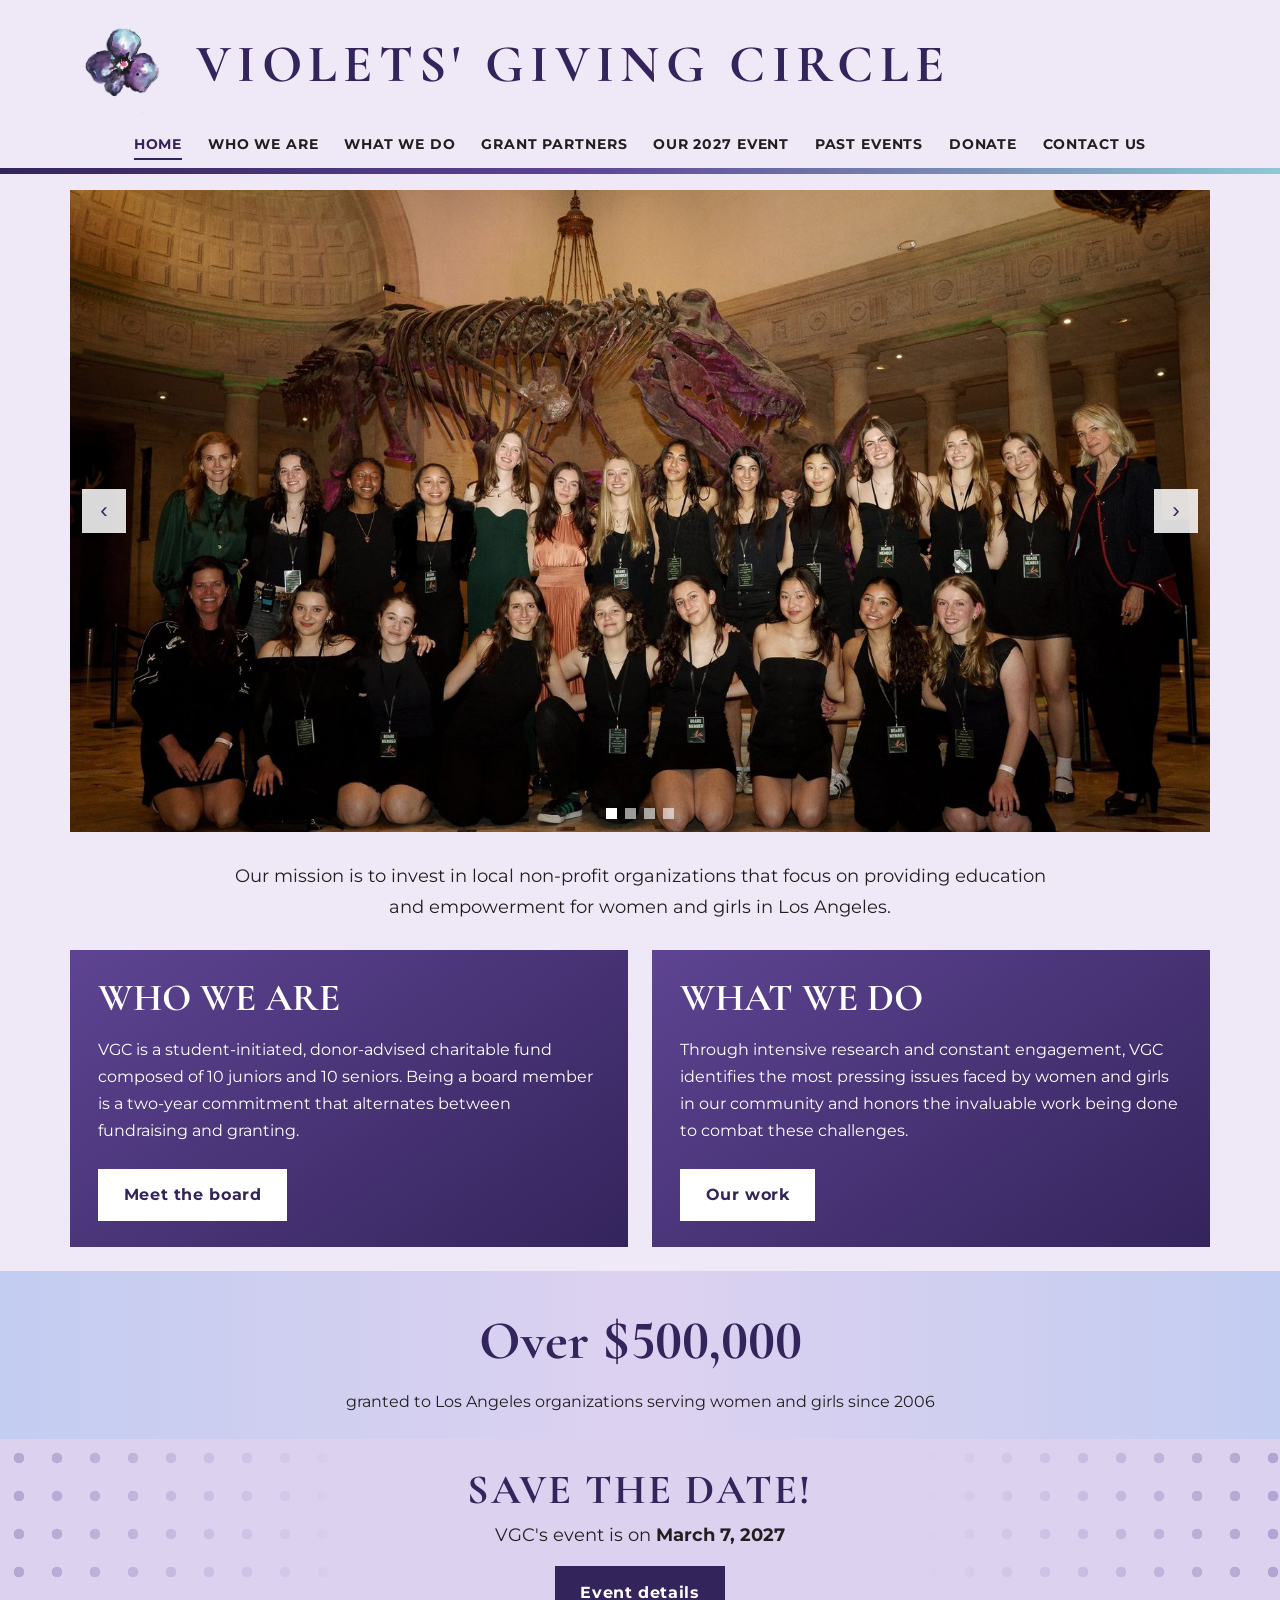
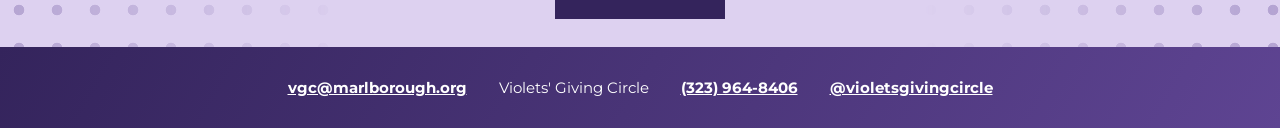
==== commit ab2db4db: "Add files via upload" ====
--- a/index.html
+++ b/index.html
@@ -2,8 +2,6 @@
 <html lang="en">
 <head>
   <meta charset="utf-8">
-  <!-- DRAFT: remove the next line when the site goes live so Google can find it -->
-  <meta name="robots" content="noindex, nofollow">
   <meta name="viewport" content="width=device-width, initial-scale=1">
   <title>Violets' Giving Circle</title>
   <meta name="description" content="Violets' Giving Circle is a student-initiated, donor-advised charitable fund investing in education and empowerment for women and girls in Los Angeles.">
--- a/css/styles.css
+++ b/css/styles.css
@@ -665,3 +665,29 @@
 
 /* Cormorant defaults to old-style numbers (like $5OO,OOO with dropped digits); use standard ones */
 h1, h2, h3, .brand-name, .stat strong { font-variant-numeric: lining-nums; font-feature-settings: "lnum" 1; }
+
+/* Our Event page: photo scene + details */
+.event-hero { background: #111; }
+.event-hero img { width: 100%; height: auto; display: block; }
+.event-details { text-align: center; padding: 1.75rem 0 2rem; background: var(--lavender); }
+.event-details h2 { margin-bottom: 0.25rem; }
+.event-when { font-family: var(--font-heading); font-weight: 700; font-size: clamp(1.4rem, 3.5vw, 2rem); color: var(--indigo); margin: 0; font-variant-numeric: lining-nums; font-feature-settings: "lnum" 1; }
+.event-where { font-weight: 600; letter-spacing: 0.08em; text-transform: uppercase; margin: 0.25rem 0 0.75rem; }
+
+/* Sticky header: the logo, name, menu, and gradient stripe stay at the top while scrolling.
+   After a little scrolling the header shrinks (the "scrolled" class is added by js/main.js). */
+html { scroll-padding-top: 130px; }
+.site-header { position: sticky; top: 0; z-index: 50; }
+.brand-logo, .brand-name, .header-top, .site-nav ul { transition: all 0.2s ease; }
+.site-header.scrolled .brand-logo { width: 52px; height: 52px; }
+.site-header.scrolled .brand-name { font-size: clamp(1.1rem, 2.6vw, 1.7rem); }
+.site-header.scrolled .header-top { padding-top: 0.35rem; padding-bottom: 0.1rem; }
+.site-header.scrolled .site-nav ul { padding-bottom: 0.4rem; }
+@media (max-width: 760px) {
+  .site-header.scrolled .brand-logo { width: 44px; height: 44px; }
+  .site-header.scrolled .brand-name { font-size: 1rem; }
+  .site-nav.open { max-height: calc(100vh - 110px); overflow-y: auto; }
+}
+@media (prefers-reduced-motion: reduce) {
+  .brand-logo, .brand-name, .header-top, .site-nav ul { transition: none; }
+}
